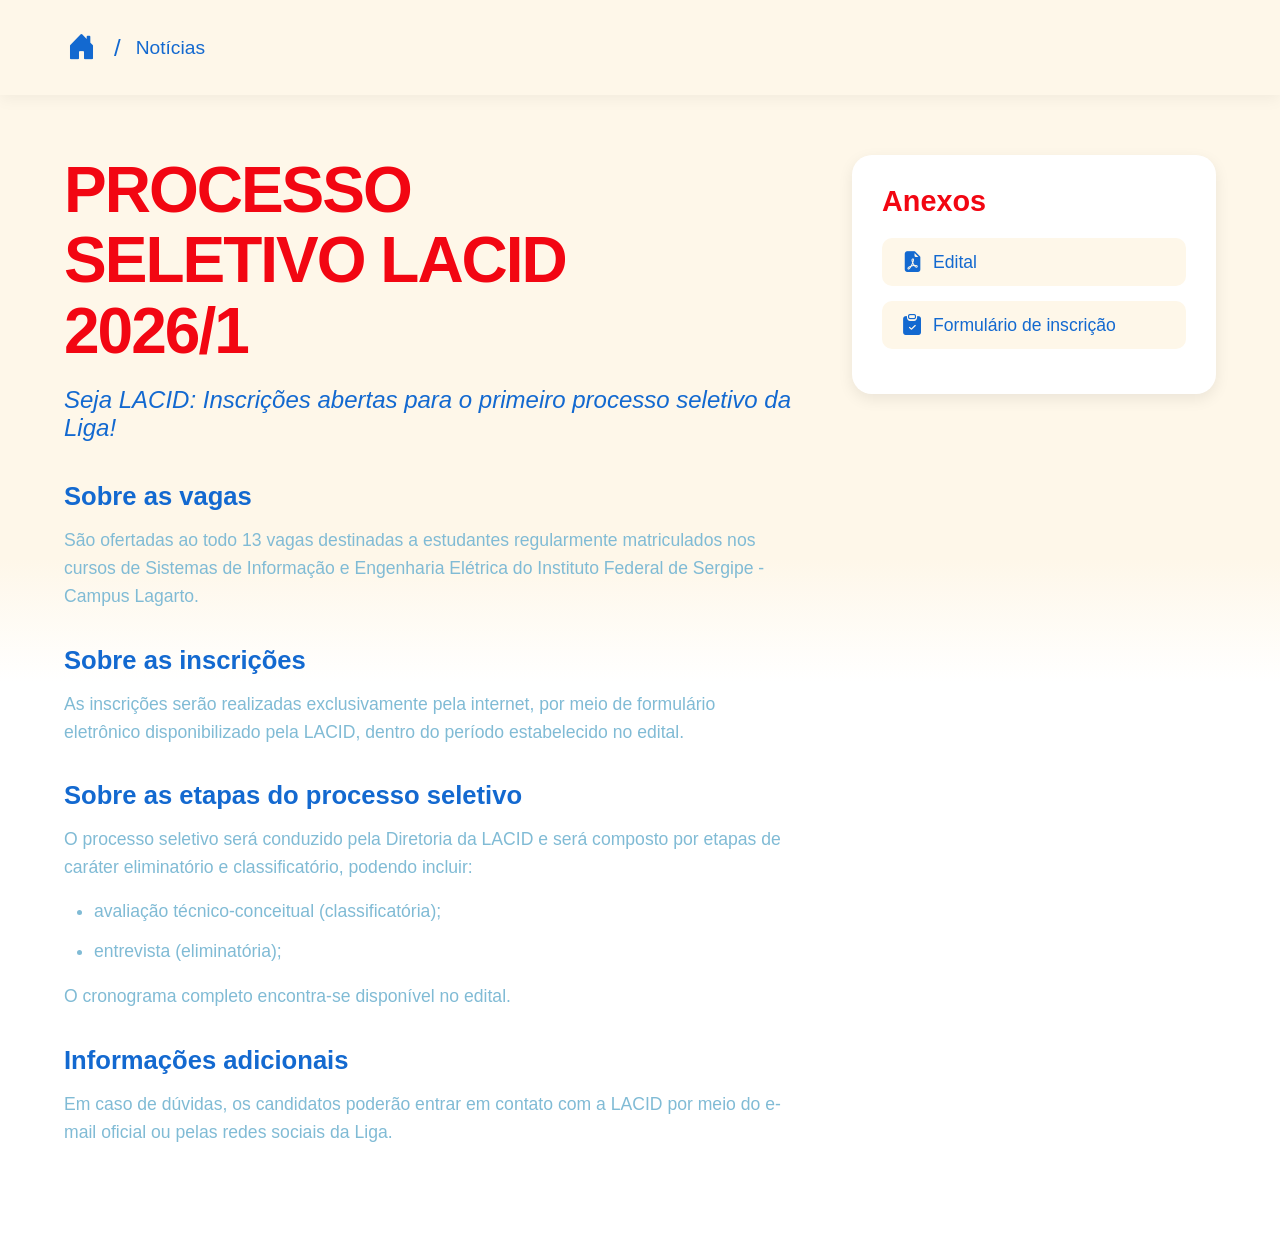
==== noticia-expandida.html @ 48abd485 "Ajustes" ====
<!DOCTYPE html>
<html lang="pt-br">
<head>
    <meta charset="UTF-8">
    <meta name="viewport" content="width=device-width, initial-scale=1.0">
    <title>Processo Seletivo 2026/1 - LACID</title>
    <link rel="stylesheet" href="estilo.css">
    <link rel="icon" href="logoLACID.png" type="image/x-icon">
    <link rel="stylesheet" href="https://cdn.jsdelivr.net/npm/bootstrap-icons@1.11.3/font/bootstrap-icons.min.css">
    <script src="script.js" defer></script>
</head>
<body>

    <header class="header-breadcrumb">
        <a href="index.html" class="icone-home">
            <i class="bi bi-house-door-fill"></i>
        </a>
        <span class="separador">/</span>
        <a href="noticias.html" class="link-voltar">Notícias</a>
    </header>

    <article class="layout-noticia-aberta">

        <div class="coluna-texto-noticia">
            
            <h1 class="titulo-principal-noticia">PROCESSO<br>SELETIVO LACID<br>2026/1</h1>
            
            <p class="subtitulo-noticia"><em>Seja LACID: Inscrições abertas para o primeiro processo seletivo da Liga!</em></p>

            <section class="bloco-texto">
                <h3 class="topico-texto">Sobre as vagas</h3>
                <p>São ofertadas ao todo 13 vagas destinadas a estudantes regularmente matriculados nos cursos de Sistemas de Informação e Engenharia Elétrica do Instituto Federal de Sergipe - Campus Lagarto.</p>
            </section>

            <section class="bloco-texto">
                <h3 class="topico-texto">Sobre as inscrições</h3>
                <p>As inscrições serão realizadas exclusivamente pela internet, por meio de formulário eletrônico disponibilizado pela LACID, dentro do período estabelecido no edital.</p>
            </section>

            <section class="bloco-texto">
                <h3 class="topico-texto">Sobre as etapas do processo seletivo</h3>
                <p>O processo seletivo será conduzido pela Diretoria da LACID e será composto por etapas de caráter eliminatório e classificatório, podendo incluir:</p>
                <ul class="lista-etapas">
                    <li>avaliação técnico-conceitual (classificatória);</li>
                    <li>entrevista (eliminatória);</li>
                </ul>
                <p>O cronograma completo encontra-se disponível no edital.</p>
            </section>

            <section class="bloco-texto">
                <h3 class="topico-texto">Informações adicionais</h3>
                <p>Em caso de dúvidas, os candidatos poderão entrar em contato com a LACID por meio do e-mail oficial ou pelas redes sociais da Liga.</p>
            </section>

        </div>

        <aside class="coluna-anexos">
            <div class="box-links">
                <h2 class="titulo-anexos">Anexos</h2>
                <ul class="lista-anexos">
                    <li><a href="EDITAL N 012026 SELEÇÃO DE NOVOS MEMBROS LACID (1).pdf" target="_blank"><i class="bi bi-file-earmark-pdf-fill"></i> Edital</a></li>
                    <li><a href="https://forms.gle/tRPK6wFpKex3AyKXA" target="_blank"><i class="bi bi-clipboard-check-fill"></i> Formulário de inscrição</a></li>
                </ul>
            </div>

        </aside>

    </article>

    <script>
        // ============================================
        // ANIMAÇÃO DE SCROLL REVEAL
        // ============================================
        const observerOptions = {
            threshold: 0.1,
            rootMargin: '0px 0px -50px 0px'
        };
        
        const observer = new IntersectionObserver(function(entries) {
            entries.forEach(entry => {
                if (entry.isIntersecting) {
                    entry.target.style.opacity = '1';
                    entry.target.style.transform = 'translateY(0)';
                }
            });
        }, observerOptions);
        
        // Anima blocos de texto
        document.querySelectorAll('.bloco-texto').forEach((bloco, index) => {
            bloco.style.opacity = '0';
            bloco.style.transform = 'translateY(30px)';
            bloco.style.transition = `opacity 0.6s ease ${index * 0.1}s, transform 0.6s ease ${index * 0.1}s`;
            observer.observe(bloco);
        });
        
        // Anima boxes laterais
        document.querySelectorAll('.box-imagem, .box-links').forEach((box, index) => {
            box.style.opacity = '0';
            box.style.transform = 'translateX(30px)';
            box.style.transition = `opacity 0.6s ease ${index * 0.2}s, transform 0.6s ease ${index * 0.2}s`;
            observer.observe(box);
        });
        
        // ============================================
        // INDICADOR DE PROGRESSO DE LEITURA
        // ============================================
        const progressBar = document.createElement('div');
        progressBar.style.cssText = `
            position: fixed;
            top: 0;
            left: 0;
            width: 0%;
            height: 4px;
            background: linear-gradient(90deg, #F20612, #FBAEE2);
            z-index: 9999;
            transition: width 0.2s ease;
        `;
        document.body.appendChild(progressBar);
        
        window.addEventListener('scroll', function() {
            const winScroll = document.body.scrollTop || document.documentElement.scrollTop;
            const height = document.documentElement.scrollHeight - document.documentElement.clientHeight;
            const scrolled = (winScroll / height) * 100;
            progressBar.style.width = scrolled + '%';
        });
        
        // ============================================
        // EFEITO NOS LINKS DE ANEXOS
        // ============================================
        const linksAnexos = document.querySelectorAll('.lista-anexos a');
        
        linksAnexos.forEach(link => {
            link.addEventListener('click', function(e) {
                // Se for um link externo, adiciona um ícone visual
                if (this.getAttribute('target') === '_blank') {
                    this.style.transform = 'scale(1.05)';
                    setTimeout(() => {
                        this.style.transform = '';
                    }, 200);
                }
            });
        });
        
        // ============================================
        // BOTÃO VOLTAR AO TOPO
        // ============================================
        const btnVoltarTopo = document.createElement('button');
        btnVoltarTopo.innerHTML = '↑';
        btnVoltarTopo.style.cssText = `
            position: fixed;
            bottom: 30px;
            right: 30px;
            width: 50px;
            height: 50px;
            border-radius: 50%;
            background-color: #F20612;
            color: white;
            border: none;
            font-size: 1.5rem;
            cursor: pointer;
            opacity: 0;
            transition: opacity 0.3s ease, transform 0.3s ease;
            z-index: 1000;
            box-shadow: 0 5px 15px rgba(0, 0, 0, 0.2);
        `;
        document.body.appendChild(btnVoltarTopo);
        
        window.addEventListener('scroll', function() {
            if (window.pageYOffset > 300) {
                btnVoltarTopo.style.opacity = '1';
                btnVoltarTopo.style.transform = 'scale(1)';
            } else {
                btnVoltarTopo.style.opacity = '0';
                btnVoltarTopo.style.transform = 'scale(0.8)';
            }
        });
        
        btnVoltarTopo.addEventListener('click', function() {
            window.scrollTo({ top: 0, behavior: 'smooth' });
        });
        
        btnVoltarTopo.addEventListener('mouseenter', function() {
            this.style.backgroundColor = '#FBAEE2';
            this.style.transform = 'scale(1.1)';
        });
        
        btnVoltarTopo.addEventListener('mouseleave', function() {
            this.style.backgroundColor = '#F20612';
            if (window.pageYOffset > 300) {
                this.style.transform = 'scale(1)';
            }
        });
    </script>
</body>
</html>
---- estilo.css ----
/* =========================================
   1. VARIÁVEIS E PALETA DE CORES
   ========================================= */
:root {
	--bg-bege: #FEF7E9; 
	--bg-branco: #FFFFFF;
	--vermelho-lacid: #F20612; 
	--azul-lacid: #1369D0;
	--azul-claro: #7280ED; 
	--rosa-lacid: #FBAEE2;
	--azul-texto-claro: #80BBD5; 
	--texto-card-menor: #EADAC0; 
	--texto-card-titulo: #F8EDAF;
	--amarelo-extensao: #F4C130; 
	--verde-extensao: #00B359; 
	--rosa-oficinas: #FF66B3; 
	--dourado-minicursos: #A38A00; 
}

/* =========================================
   2. CONFIGURAÇÕES GLOBAIS
   ========================================= */
* { margin: 0; padding: 0; box-sizing: border-box; }
html { scroll-behavior: smooth; }
body {
	background: linear-gradient(
		to bottom, 
		var(--bg-bege) 0%, 
		var(--bg-bege) 45%, 
		var(--bg-branco) 55%, 
		var(--bg-branco) 100%
	);
	background-repeat: no-repeat;
	min-height: 100vh;
	font-family: 'AvantGarde-Demi', sans-serif;
	color: var(--vermelho-lacid);
	overflow-x: hidden;
	opacity: 0;
	animation: fadeInPage 0.6s ease forwards;
}

@keyframes fadeInPage {
	to { opacity: 1; }
}

@font-face { font-family: 'AvantGarde-Medium'; src: url('fonts/ITC Avant Garde Gothic Medium.otf') format('opentype'); }
@font-face { font-family: 'AvantGarde-Bold'; src: url('fonts/ITC Avant Garde Gothic Bold.otf') format('opentype'); }
@font-face { font-family: 'AvantGarde-BoldOblique'; src: url('fonts/ITC Avant Garde Gothic Bold Oblique.otf') format('opentype'); }
@font-face { font-family: 'Clayful'; src: url('fonts/Clayful.otf') format('opentype'); }
@font-face { font-family: 'ReklameScript'; src: url('fonts/ReklameScriptDemo.otf') format('opentype'); }

/* =========================================
   UTILITIES - ANIMAÇÕES REUTILIZÁVEIS
   ========================================= */
.fade-in {
	animation: fadeIn 0.6s ease;
}

@keyframes fadeIn {
	from { opacity: 0; transform: translateY(20px); }
	to { opacity: 1; transform: translateY(0); }
}

.slide-in-left {
	animation: slideInLeft 0.6s ease;
}

@keyframes slideInLeft {
	from { opacity: 0; transform: translateX(-30px); }
	to { opacity: 1; transform: translateX(0); }
}

.slide-in-right {
	animation: slideInRight 0.6s ease;
}

@keyframes slideInRight {
	from { opacity: 0; transform: translateX(30px); }
	to { opacity: 1; transform: translateX(0); }
}

@keyframes fadeOut {
	from { opacity: 1; }
	to { opacity: 0; transform: translateX(50px); }
}

/* =========================================
   3. NAVEGAÇÃO E BOTÃO CONTATO
   ========================================= */
.navbar {
	display: flex; justify-content: space-between; align-items: center;
	padding: 20px 0 20px 5%; position: sticky; top: 0; z-index: 100;
	background-color: var(--bg-bege); box-shadow: 0 4px 15px rgba(0, 0, 0, 0.05);
	transition: padding 0.3s ease, box-shadow 0.3s ease;
}

.navbar.scrolled {
	padding: 15px 0 15px 5%;
	box-shadow: 0 6px 20px rgba(0, 0, 0, 0.1);
}

.navbar nav a { 
	margin-right: 30px; 
	text-decoration: none; 
	color: var(--vermelho-lacid); 
	font-family: 'AvantGarde-Medium', sans-serif !important;
	font-weight: normal; 
	font-size: 1.1rem;
	transition: color 0.3s ease, transform 0.2s ease;
	display: inline-block;
}

.navbar nav a:hover {
	color: var(--azul-lacid);
	transform: translateY(-2px);
}

.btn-aba-lateral {
	background-color: var(--rosa-lacid); 
	color: var(--vermelho-lacid); 
	border: none; 
	padding: 15px 40px 15px 50px; 
	border-radius: 100px 0 0 100px !important; 
    
	font-family: 'AvantGarde-Medium', sans-serif !important;
	font-weight: normal; 
	font-size: 1.2rem;
    
 	cursor: pointer; transition: transform 0.2s ease, filter 0.2s ease;
	display: flex; align-items: center; gap: 8px; width: max-content; text-align: center;
	margin-left: auto; margin-right: -1px !important; 
}

.btn-aba-lateral i {
	font-size: 1.1rem;
}

.btn-aba-lateral:hover { 
	filter: brightness(0.95); transform: translateX(-5px); 
}
/* =========================================
   4. HERO SECTION (IMAGEM E SIMETRIA)
   ========================================= */
.hero-header {
	padding: 40px 5% 20px 5%;
	max-width: 1400px;
}

/* Configuração para a sua futura imagem */
.logo-imagem {
	display: block;
	width: 100%;
	max-width: 450px; /* Tamanho do desenho */
	height: auto;
	margin-bottom: 8px;
}

.subtitle { 
    font-family: 'AvantGarde-Bold', sans-serif;
    color: var(--azul-lacid); 
    font-size: 1.2rem; 
    margin-top: 5px; 
    margin-bottom: 30px; 
    max-width: 380px;
    line-height: 1.25;
}

.hero { 
	display: flex; 
	gap: 8%; 
	padding: 0 0 80px 5%; 
	align-items: center; 
}

.hero-left { flex: 1.2; max-width: 750px; } 
.hero-right { flex: 1; padding-right: 0; display: flex; flex-direction: column; }

.carousel-container {
	width: 100%; 
	height: 450px; 
	position: relative;
	overflow: hidden; 
	border-radius: 30px; 
	background: #e0e0e0;
	box-shadow: 0 10px 30px rgba(0,0,0,0.08); 
}
.carousel-track { display: flex; width: 300%; height: 100%; transition: transform 0.6s cubic-bezier(0.4, 0, 0.2, 1); }
.slide { width: 100%; height: 100%; object-fit: cover; }
.carousel-dots {
	position: absolute; bottom: 20px; left: 50%; transform: translateX(-50%);
	display: flex; gap: 10px; background: rgba(0, 0, 0, 0.2);
	padding: 8px 15px; border-radius: 30px;
}
.dot { width: 12px; height: 12px; background: rgba(255, 255, 255, 0.5); border-radius: 50%; cursor: pointer; transition: all 0.3s ease; }
.dot.active { background: #ffffff; width: 30px; border-radius: 10px; }

/* Notícias Sidebar */
.noticias-card { 
	padding: 0; 
	display: flex; 
	flex-direction: column; 
	justify-content: center;
}

.noticias-conteudo { 
	max-width: 550px; 
	padding-right: 5vw; 
}

.noticias-tag, .noticias-card h2 { 
	color: var(--azul-lacid); 
}

.noticias-tag { 
	font-weight: 700; 
	font-size: 1rem;
}

.link-ver-todas { 
	color: var(--azul-texto-claro); 
	text-decoration: none; 
	transition: 0.3s;
	display: inline-flex;
	align-items: center;
	gap: 4px;
}

.link-ver-todas i {
	font-size: 0.9rem;
}

.link-ver-todas:hover { 
	text-decoration: underline; 
	color: var(--azul-lacid); 
}

.noticias-card h2 { 
	font-size: 2.2rem; 
	margin: 15px 0; 
	font-family: 'AvantGarde-BoldOblique', sans-serif; 
	line-height: 1.15; 
}

.noticias-texto { 
    font-family: 'AvantGarde-Medium', sans-serif; 
    font-size: 1.05rem;
    color: var(--azul-texto-claro); 
    line-height: 1.55;
    letter-spacing: 0.3px; 
    margin-bottom: 25px; 
    padding-right: 1vw;
    text-align: justify;
}

.btn-saiba-mais {
	background-color: var(--rosa-lacid); 
	color: var(--vermelho-lacid); 
	border: none;
	padding: 20px 20px; 
	border-radius: 100px 0 0 100px !important; 
	font-family: 'AvantGarde-Medium', sans-serif; 
	font-weight: normal; 
	font-size: 1.3rem;
	cursor: pointer; 
	transition: transform 0.2s ease, filter 0.2s ease;
	display: flex;
	align-items: center;
	justify-content: center;
	gap: 8px;
	width: 350px; 
	max-width: 90%; 
	text-align: center;
	margin-top: 10px; 
	margin-left: auto; 
	margin-right: 0 !important;
	text-decoration: none;
}

.btn-saiba-mais i {
	font-size: 1.2rem;
}

.btn-saiba-mais:hover { 
	filter: brightness(0.95); 
	transform: translateX(-5px); 
}

/* =========================================
   5. SEÇÃO QUEM SOMOS 
   ========================================= */
.section-container { 
    padding: 80px 5%; 
    display: flex; 
    flex-direction: column; 
    align-items: center; 
}

.quem-somos-wrapper { 
    position: relative; 
    display: flex; 
    flex-direction: column; 
    align-items: center; 
    margin: 40px 0 60px 0; 
}

.titulo-quem-somos {
    font-family: 'AvantGarde-Bold', sans-serif; 
    font-size: 5.5rem; 
    color: var(--vermelho-lacid); 
    text-transform: uppercase;
    letter-spacing: -2px; 
    position: relative; 
    z-index: 2; 
    margin-bottom: -40px; 
}

.letra-dupla {
    font-family: 'Clayful', cursive;
    color: var(--rosa-lacid);
    text-shadow: -4px 4px 0 var(--vermelho-lacid);
    display: inline-block; 
    transform: translateY(-5px); 
    margin: 0 2px;
}

.box-quem-somos {
    background-color: var(--azul-claro); 
    color: var(--bg-branco);
    padding: 80px 60px 50px 60px; 
    max-width: 800px; 
    text-align: center; 
    line-height: 1.7; 
    font-size: 1.15rem;
    border-radius: 0 40px 0 40px; 
    position: relative; 
    z-index: 1; 
    box-shadow: 0 15px 30px rgba(0,0,0,0.08);
	font-family: 'AvantGarde-Medium', sans-serif !important;
}

/* =========================================
   6. SEÇÃO ATIVIDADES
   ========================================= */
#atividades {
    padding-top: 100px;
}

.titulo-atividades-img {
    display: block;
    margin: 0 auto 70px auto; 
    width: 100%;
    max-width: 550px; 
    height: auto;
}
.grid-atividades { 
    display: grid; 
    grid-template-columns: repeat(auto-fit, minmax(220px, 1fr)); 
    gap: 50px; 
    width: 100%; 
    max-width: 1200px; 
}

.card {
	padding: 60px 25px 30px; 
	border-radius: 30px; 
	display: flex; 
	flex-direction: column; 
	align-items: center; 
	text-align: center;
	position: relative; 
	transition: transform 0.4s cubic-bezier(0.34, 1.56, 0.64, 1), box-shadow 0.4s ease;
}
.card:hover { transform: translateY(-15px); box-shadow: 0 20px 35px rgba(0, 0, 0, 0.15); }
.card h3 { font-family: 'AvantGarde-BoldOblique', sans-serif; font-size: 1.8rem; margin-bottom: 5px; color: var(--texto-card-titulo); }
.card-subtitulo { font-weight: bold; margin-bottom: 15px; color: var(--bg-branco); font-size: 0.9rem;}
.card p { 
    font-family: 'AvantGarde-Medium', sans-serif; /* Medium para clareza */
    font-size: 0.95rem; 
    margin-bottom: 30px; 
    line-height: 1.4; 
    color: var(--texto-card-menor); 
}
.card-subtitulo { 
    font-family: 'AvantGarde-Bold', sans-serif; 
    font-weight: bold; 
    margin-bottom: 15px; 
    color: var(--bg-branco); 
    font-size: 0.9rem;
}
.icon-circle {
	width: 80px; height: 80px; border-radius: 50%; position: absolute; top: -40px; left: 50%;
	transform: translateX(-50%); transition: transform 0.4s cubic-bezier(0.34, 1.56, 0.64, 1);
	display: flex; align-items: center; justify-content: center;
}

.icon-circle i {
	font-size: 2.2rem;
	color: var(--bg-branco);
	transition: transform 0.3s ease;
}

.card:hover .icon-circle i {
	transform: scale(1.15) rotate(5deg);
}

.card:hover .icon-circle { transform: translateX(-50%) translateY(-10px) scale(1.1); }
.btn-card-branco {
	background-color: var(--bg-branco); 
	color: var(--vermelho-lacid); 
	border: none; 
	padding: 10px 30px; 
	border-radius: 50px;
	font-family: 'AvantGarde-Medium', sans-serif; 
	font-weight: normal; 
	cursor: pointer; 
	margin-top: auto; 
	transition: transform 0.2s;
	display: inline-flex;
	align-items: center;
	gap: 6px;
}

.btn-card-branco i {
	font-size: 1rem;
}
.card:hover .btn-card-branco { transform: scale(1.05); }
.card-inovacao { background-color: var(--vermelho-lacid); } .card-inovacao .icon-circle { background-color: var(--azul-claro); }
.card-extensao { background-color: var(--verde-extensao); } .card-extensao .icon-circle { background-color: var(--amarelo-extensao); }
.card-oficinas { background-color: var(--rosa-oficinas); } .card-oficinas .icon-circle { background-color: var(--vermelho-lacid); }
.card-minicursos { background-color: var(--azul-claro); } .card-minicursos .icon-circle { background-color: var(--dourado-minicursos); }

/* =========================================
   7. SEÇÃO MEMBROS ATIVOS
   ========================================= */
.titulo-secao-membros {
    font-family: 'AvantGarde-Bold', sans-serif;
    font-size: 4rem;
    color: var(--vermelho-lacid);
    text-align: center;
    margin-bottom: 60px;
    letter-spacing: -2px;
}

.grid-membros {
    display: grid;
    grid-template-columns: repeat(auto-fit, minmax(200px, 1fr));
    gap: 40px;
    width: 100%;
    max-width: 1200px;
}

.card-membro {
    background-color: var(--bg-branco);
    padding: 30px 20px;
    border-radius: 20px;
    text-align: center;
    box-shadow: 0 5px 15px rgba(0, 0, 0, 0.08);
    transition: transform 0.3s ease, box-shadow 0.3s ease;
}

.card-membro:hover {
    transform: translateY(-10px);
    box-shadow: 0 15px 30px rgba(0, 0, 0, 0.15);
}

.foto-membro {
    width: 120px;
    height: 120px;
    background: linear-gradient(135deg, var(--rosa-lacid), var(--azul-claro));
    border-radius: 50%;
    margin: 0 auto 20px;
}

.nome-membro {
    font-family: 'AvantGarde-Bold', sans-serif;
    font-size: 1.2rem;
    color: var(--vermelho-lacid);
    margin-bottom: 12px;
}

.linkedin-membro {
    font-family: 'AvantGarde-Medium', sans-serif;
    font-size: 0.95rem;
    color: var(--bg-branco);
    background: linear-gradient(135deg, #0077B5, #005885);
    padding: 8px 20px;
    border-radius: 20px;
    text-decoration: none;
    display: inline-flex;
    align-items: center;
    gap: 6px;
    transition: transform 0.3s ease, box-shadow 0.3s ease;
}

.linkedin-membro:hover {
    transform: translateY(-3px);
    box-shadow: 0 5px 15px rgba(0, 119, 181, 0.4);
}

.linkedin-membro i {
    font-size: 1.1rem;
}

/* =========================================
   8. PÁGINA DE NOTÍCIAS
   ========================================= */
.header-noticias {
    background-color: var(--bg-bege);
    padding: 40px 5% 30px 5%;
    box-shadow: 0 4px 15px rgba(0, 0, 0, 0.05);
}

.breadcrumb {
    margin-bottom: 20px;
}

.icone-home {
    width: 40px;
    height: 40px;
    display: inline-flex;
    align-items: center;
    justify-content: center;
    cursor: pointer;
    transition: all 0.3s ease;
    color: var(--azul-lacid);
    font-size: 2rem;
}

.icone-home:hover {
    color: var(--vermelho-lacid);
    transform: scale(1.1);
}

.titulo-pagina {
    font-family: 'AvantGarde-Bold', sans-serif;
    font-size: 4.5rem;
    color: var(--vermelho-lacid);
    letter-spacing: -2px;
    margin: 0;
}

.layout-duas-colunas {
    display: flex;
    gap: 50px;
    padding: 60px 5%;
    max-width: 1400px;
    margin: 0 auto;
}

.coluna-lista {
    flex: 2;
}

.coluna-filtros {
    flex: 1;
    min-width: 300px;
}

.grupo-noticias {
    margin-bottom: 50px;
}

.data-noticia {
    font-family: 'AvantGarde-Bold', sans-serif;
    font-size: 1.8rem;
    color: var(--azul-lacid);
    margin-bottom: 20px;
}

.item-noticia {
    background-color: var(--bg-branco);
    padding: 25px 30px;
    border-radius: 20px;
    margin-bottom: 15px;
    box-shadow: 0 5px 15px rgba(0, 0, 0, 0.08);
    transition: transform 0.3s ease, box-shadow 0.3s ease;
}

.item-noticia:hover {
    transform: translateY(-5px);
    box-shadow: 0 10px 25px rgba(0, 0, 0, 0.12);
}

.link-noticia {
    font-family: 'AvantGarde-Medium', sans-serif;
    font-size: 1.3rem;
    color: var(--vermelho-lacid);
    text-decoration: none;
    display: block;
}

.link-noticia:hover {
    color: var(--azul-lacid);
}

.busca-container {
    display: flex;
    gap: 10px;
    margin-bottom: 30px;
}

.input-busca {
    flex: 1;
    padding: 12px 20px;
    border: 2px solid var(--azul-claro);
    border-radius: 50px;
    font-family: 'AvantGarde-Medium', sans-serif;
    font-size: 1rem;
    outline: none;
    transition: border-color 0.3s ease;
}

.input-busca:focus {
    border-color: var(--azul-lacid);
}

.btn-busca {
    background-color: var(--azul-lacid);
    color: var(--bg-branco);
    border: none;
    padding: 12px 20px;
    border-radius: 50px;
    cursor: pointer;
    font-size: 1.2rem;
    transition: background-color 0.3s ease, transform 0.2s ease;
    display: flex;
    align-items: center;
    justify-content: center;
}

.btn-busca:hover {
    background-color: var(--azul-claro);
    transform: scale(1.05);
}

.btn-busca i {
    font-size: 1.2rem;
}

.calendario-container {
    background-color: var(--bg-branco);
    padding: 25px;
    border-radius: 20px;
    box-shadow: 0 5px 15px rgba(0, 0, 0, 0.08);
}

.titulo-filtro {
    font-family: 'AvantGarde-Bold', sans-serif;
    font-size: 1.3rem;
    color: var(--vermelho-lacid);
    margin-bottom: 20px;
}

.calendario-box {
    text-align: center;
}

.calendario-placeholder {
    font-family: 'AvantGarde-Medium', sans-serif;
    color: var(--azul-texto-claro);
    margin-bottom: 15px;
}

.tabela-mes {
    width: 100%;
    border-collapse: collapse;
}

.tabela-mes th,
.tabela-mes td {
    padding: 10px;
    text-align: center;
    font-family: 'AvantGarde-Medium', sans-serif;
}

.tabela-mes th {
    color: var(--azul-lacid);
    font-weight: bold;
    font-size: 0.9rem;
}

.tabela-mes td {
    color: var(--azul-texto-claro);
    cursor: pointer;
    transition: color 0.3s ease;
}

.tabela-mes td:hover {
    color: var(--vermelho-lacid);
}

.dia-ativo {
    background-color: var(--rosa-lacid);
    color: var(--vermelho-lacid) !important;
    font-weight: bold;
    border-radius: 50%;
}

/* =========================================
   8. PÁGINA NOTÍCIA EXPANDIDA
   ========================================= */
.header-breadcrumb {
    background-color: var(--bg-bege);
    padding: 30px 5%;
    display: flex;
    align-items: center;
    gap: 15px;
    box-shadow: 0 4px 15px rgba(0, 0, 0, 0.05);
}

.header-breadcrumb .icone-home {
    width: 35px;
    height: 35px;
    font-size: 1.8rem;
}

.separador {
    font-family: 'AvantGarde-Bold', sans-serif;
    font-size: 1.5rem;
    color: var(--azul-lacid);
}

.link-voltar {
    font-family: 'AvantGarde-Medium', sans-serif;
    font-size: 1.2rem;
    color: var(--azul-lacid);
    text-decoration: none;
    transition: color 0.3s ease;
}

.link-voltar:hover {
    color: var(--vermelho-lacid);
}

.layout-noticia-aberta {
    display: flex;
    gap: 60px;
    padding: 60px 5%;
    max-width: 1400px;
    margin: 0 auto;
}

.coluna-texto-noticia {
    flex: 2;
}

.coluna-anexos {
    flex: 1;
    min-width: 300px;
}

.titulo-principal-noticia {
    font-family: 'AvantGarde-Bold', sans-serif;
    font-size: 4rem;
    color: var(--vermelho-lacid);
    line-height: 1.1;
    letter-spacing: -2px;
    margin-bottom: 20px;
}

.subtitulo-noticia {
    font-family: 'AvantGarde-BoldOblique', sans-serif;
    font-size: 1.5rem;
    color: var(--azul-lacid);
    margin-bottom: 40px;
}

.bloco-texto {
    margin-bottom: 35px;
}

.topico-texto {
    font-family: 'AvantGarde-Bold', sans-serif;
    font-size: 1.6rem;
    color: var(--azul-lacid);
    margin-bottom: 15px;
}

.bloco-texto p {
    font-family: 'AvantGarde-Medium', sans-serif;
    font-size: 1.1rem;
    color: var(--azul-texto-claro);
    line-height: 1.6;
    margin-bottom: 15px;
}

.lista-etapas {
    font-family: 'AvantGarde-Medium', sans-serif;
    font-size: 1.1rem;
    color: var(--azul-texto-claro);
    line-height: 1.8;
    margin-left: 30px;
    margin-bottom: 15px;
}

.lista-etapas li {
    margin-bottom: 8px;
}

.box-links {
    background-color: var(--bg-branco);
    padding: 30px;
    border-radius: 20px;
    box-shadow: 0 5px 15px rgba(0, 0, 0, 0.08);
}

.titulo-anexos {
    font-family: 'AvantGarde-Bold', sans-serif;
    font-size: 1.8rem;
    color: var(--vermelho-lacid);
    margin-bottom: 20px;
}

.lista-anexos {
    list-style: none;
    padding: 0;
}

.lista-anexos li {
    margin-bottom: 15px;
}

.lista-anexos a {
    font-family: 'AvantGarde-Medium', sans-serif;
    font-size: 1.1rem;
    color: var(--azul-lacid);
    text-decoration: none;
    padding: 12px 20px;
    display: flex;
    align-items: center;
    gap: 10px;
    background-color: var(--bg-bege);
    border-radius: 10px;
    transition: background-color 0.3s ease, transform 0.3s ease;
}

.lista-anexos a i {
    font-size: 1.3rem;
}

.lista-anexos a:hover {
    background-color: var(--rosa-lacid);
    color: var(--vermelho-lacid);
    transform: translateX(5px);
}

/* =========================================
   9. RESPONSIVIDADE (CELULARES)
   ========================================= */
@media (max-width: 850px) {
    .logo-imagem { max-width: 250px; margin: 0 auto; }
    .hero-header { text-align: center; }
    .titulo-quem-somos { font-size: 3rem; margin-bottom: -15px; }
    .titulo-atividades-img { 
        max-width: 280px; 
        margin-bottom: 30px; 
    }
    
    .hero { flex-direction: column; padding: 20px 5%; gap: 40px; text-align: center;}
    .hero-left, .hero-right { width: 100%; max-width: none; flex: auto; }
    .noticias-conteudo { padding-right: 0; margin: 0 auto;}
    .carousel-container { height: 250px; }
    
    .navbar { flex-direction: column; padding: 15px 5%; gap: 15px; }
    .navbar nav { display: flex; flex-wrap: wrap; justify-content: center; gap: 15px; }
    .navbar nav a { margin-right: 0; font-size: 0.8rem; }
    .btn-aba-lateral, .btn-saiba-mais { 
        margin: 0 auto !important; 
        width: 80%; 
        max-width: 300px; 
        border-radius: 50px !important; 
        padding: 10px 30px; 
        font-size: 1rem;
        box-sizing: border-box;
        justify-content: center;
    }
    
    .box-quem-somos { padding: 40px 20px 30px; border-radius: 0 30px 0 30px; }
    
    /* Seção Membros - Mobile */
    .titulo-secao-membros { font-size: 2.5rem; margin-bottom: 30px; }
    .grid-membros { 
        grid-template-columns: repeat(auto-fit, minmax(150px, 1fr));
        gap: 25px;
    }
    
    /* Páginas de notícias - Mobile */
    .titulo-pagina { font-size: 2.5rem; }
    
    .layout-duas-colunas {
        flex-direction: column;
        padding: 30px 5%;
        gap: 30px;
    }
    
    .coluna-filtros {
        min-width: auto;
        width: 100%;
    }
    
    .titulo-principal-noticia { font-size: 2.5rem; }
    
    .layout-noticia-aberta {
        flex-direction: column;
        padding: 30px 5%;
        gap: 30px;
    }
    
    .coluna-anexos {
        min-width: auto;
        width: 100%;
    }
}
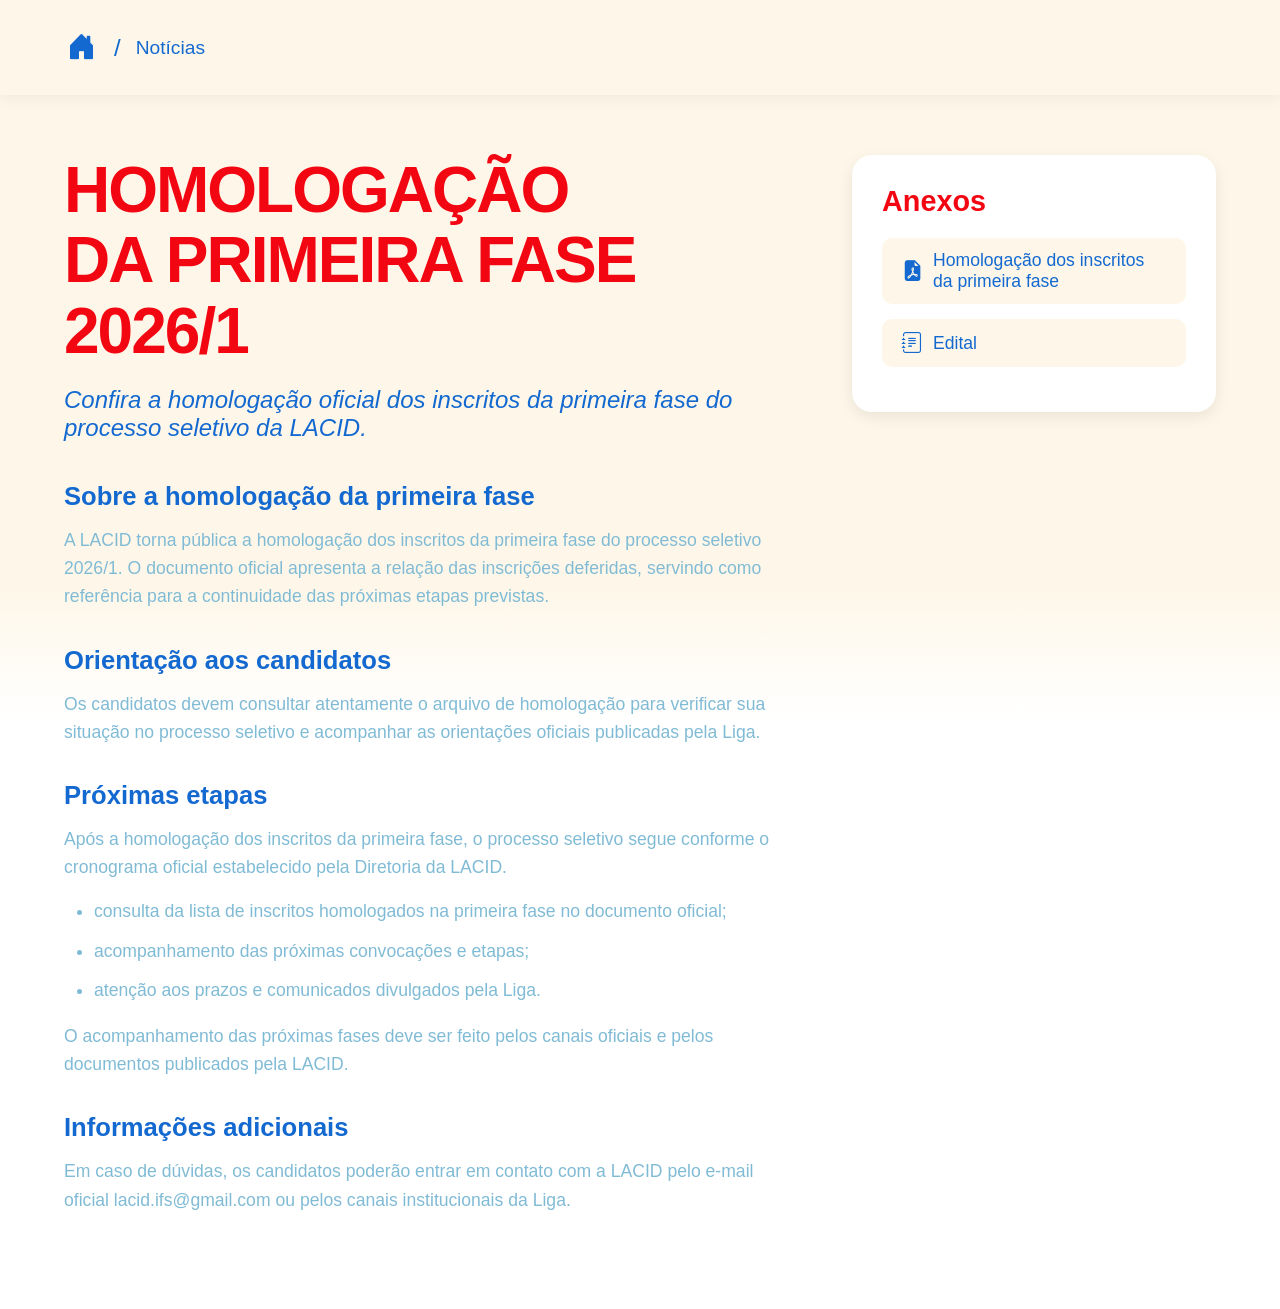
==== commit f2f0afc2: "pt com acentuação" ====
--- a/noticia-expandida.html
+++ b/noticia-expandida.html
@@ -3,7 +3,7 @@
 <head>
     <meta charset="UTF-8">
     <meta name="viewport" content="width=device-width, initial-scale=1.0">
-    <title>Processo Seletivo 2026/1 - LACID</title>
+    <title>Homologação da Primeira Fase 2026/1 - LACID</title>
     <link rel="stylesheet" href="estilo.css">
     <link rel="icon" href="logoLACID.png" type="image/x-icon">
     <link rel="stylesheet" href="https://cdn.jsdelivr.net/npm/bootstrap-icons@1.11.3/font/bootstrap-icons.min.css">
@@ -23,33 +23,34 @@
 
         <div class="coluna-texto-noticia">
             
-            <h1 class="titulo-principal-noticia">PROCESSO<br>SELETIVO LACID<br>2026/1</h1>
+            <h1 class="titulo-principal-noticia">HOMOLOGAÇÃO<br>DA PRIMEIRA FASE<br>2026/1</h1>
             
-            <p class="subtitulo-noticia"><em>Seja LACID: Inscrições abertas para o primeiro processo seletivo da Liga!</em></p>
+            <p class="subtitulo-noticia"><em>Confira a homologação oficial dos inscritos da primeira fase do processo seletivo da LACID.</em></p>
 
             <section class="bloco-texto">
-                <h3 class="topico-texto">Sobre as vagas</h3>
-                <p>São ofertadas ao todo 13 vagas destinadas a estudantes regularmente matriculados nos cursos de Sistemas de Informação e Engenharia Elétrica do Instituto Federal de Sergipe - Campus Lagarto.</p>
+                <h3 class="topico-texto">Sobre a homologação da primeira fase</h3>
+                <p>A LACID torna pública a homologação dos inscritos da primeira fase do processo seletivo 2026/1. O documento oficial apresenta a relação das inscrições deferidas, servindo como referência para a continuidade das próximas etapas previstas.</p>
             </section>
 
             <section class="bloco-texto">
-                <h3 class="topico-texto">Sobre as inscrições</h3>
-                <p>As inscrições serão realizadas exclusivamente pela internet, por meio de formulário eletrônico disponibilizado pela LACID, dentro do período estabelecido no edital.</p>
+                <h3 class="topico-texto">Orientação aos candidatos</h3>
+                <p>Os candidatos devem consultar atentamente o arquivo de homologação para verificar sua situação no processo seletivo e acompanhar as orientações oficiais publicadas pela Liga.</p>
             </section>
 
             <section class="bloco-texto">
-                <h3 class="topico-texto">Sobre as etapas do processo seletivo</h3>
-                <p>O processo seletivo será conduzido pela Diretoria da LACID e será composto por etapas de caráter eliminatório e classificatório, podendo incluir:</p>
+                <h3 class="topico-texto">Próximas etapas</h3>
+                <p>Após a homologação dos inscritos da primeira fase, o processo seletivo segue conforme o cronograma oficial estabelecido pela Diretoria da LACID.</p>
                 <ul class="lista-etapas">
-                    <li>avaliação técnico-conceitual (classificatória);</li>
-                    <li>entrevista (eliminatória);</li>
+                    <li>consulta da lista de inscritos homologados na primeira fase no documento oficial;</li>
+                    <li>acompanhamento das próximas convocações e etapas;</li>
+                    <li>atenção aos prazos e comunicados divulgados pela Liga.</li>
                 </ul>
-                <p>O cronograma completo encontra-se disponível no edital.</p>
+                <p>O acompanhamento das próximas fases deve ser feito pelos canais oficiais e pelos documentos publicados pela LACID.</p>
             </section>
 
             <section class="bloco-texto">
                 <h3 class="topico-texto">Informações adicionais</h3>
-                <p>Em caso de dúvidas, os candidatos poderão entrar em contato com a LACID por meio do e-mail oficial ou pelas redes sociais da Liga.</p>
+                <p>Em caso de dúvidas, os candidatos poderão entrar em contato com a LACID pelo e-mail oficial lacid.ifs@gmail.com ou pelos canais institucionais da Liga.</p>
             </section>
 
         </div>
@@ -58,8 +59,8 @@
             <div class="box-links">
                 <h2 class="titulo-anexos">Anexos</h2>
                 <ul class="lista-anexos">
-                    <li><a href="EDITAL N 012026 SELEÇÃO DE NOVOS MEMBROS LACID (1).pdf" target="_blank"><i class="bi bi-file-earmark-pdf-fill"></i> Edital</a></li>
-                    <li><a href="https://forms.gle/tRPK6wFpKex3AyKXA" target="_blank"><i class="bi bi-clipboard-check-fill"></i> Formulário de inscrição</a></li>
+                    <li><a href="LACID - HOMOLOGAÇÃO DAS INSCRIÇÕES.pdf" target="_blank"><i class="bi bi-file-earmark-pdf-fill"></i> Homologação dos inscritos da primeira fase</a></li>
+                    <li><a href="EDITAL N 012026 SELEÇÃO DE NOVOS MEMBROS LACID (1).pdf" target="_blank"><i class="bi bi-journal-text"></i> Edital</a></li>
                 </ul>
             </div>
 
@@ -94,7 +95,7 @@
         });
         
         // Anima boxes laterais
-        document.querySelectorAll('.box-imagem, .box-links').forEach((box, index) => {
+        document.querySelectorAll('.box-links').forEach((box, index) => {
             box.style.opacity = '0';
             box.style.transform = 'translateX(30px)';
             box.style.transition = `opacity 0.6s ease ${index * 0.2}s, transform 0.6s ease ${index * 0.2}s`;
